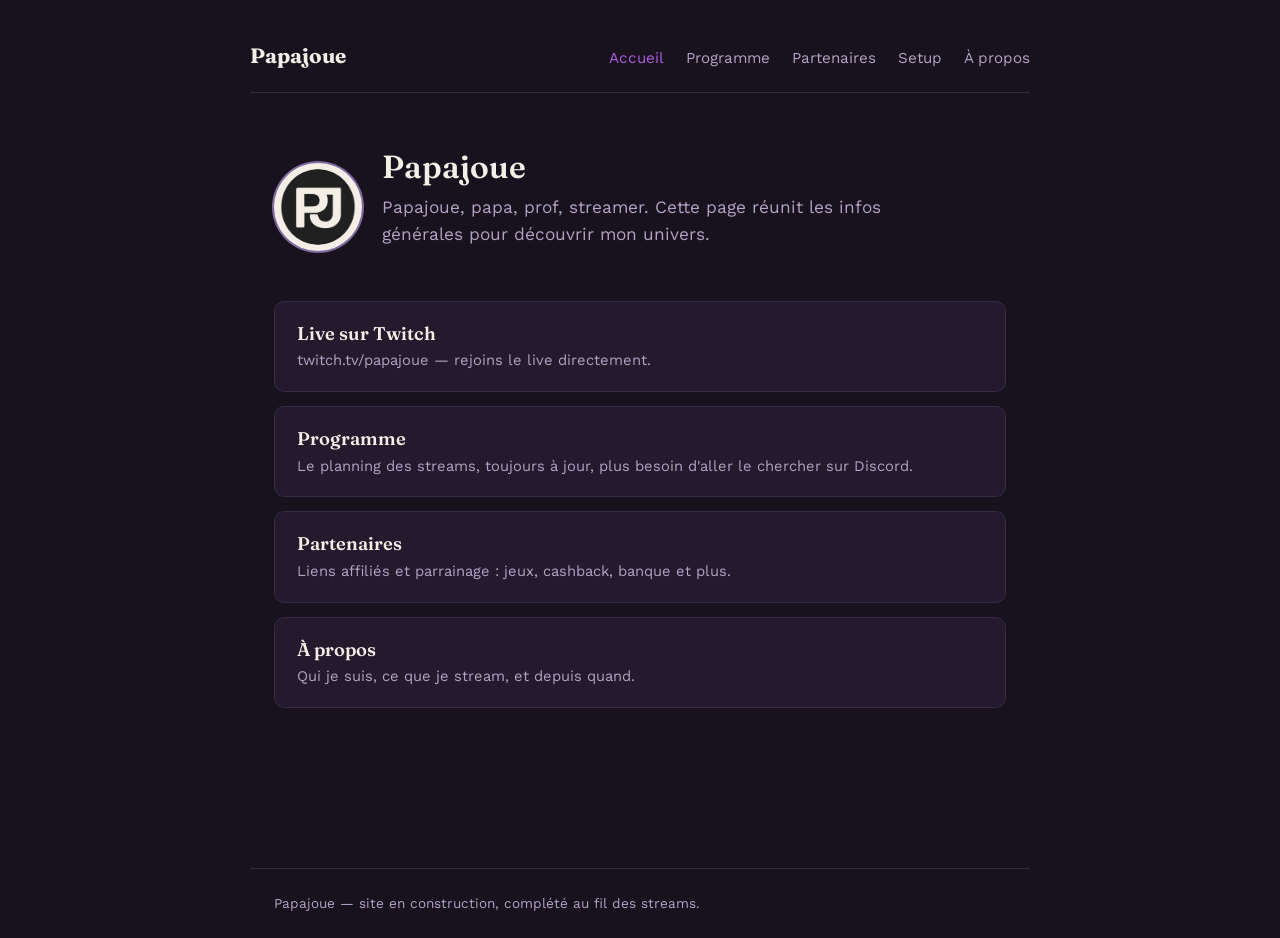
==== index.html @ b994420e "Add files via upload" ====
<!DOCTYPE html>
<html lang="fr">
<head>
<meta charset="UTF-8">
<meta name="viewport" content="width=device-width, initial-scale=1.0">
<title>Papajoue</title>
<link rel="icon" href="img/logo.png">
<link rel="stylesheet" href="style.css">
</head>
<body>

<header class="site-header">
  <div class="inner">
    <a class="brand" href="index.html">Papajoue</a>
    <nav class="site-nav">
      <a href="index.html" class="active">Accueil</a>
      <a href="programme.html">Programme</a>
      <a href="partenaires.html">Partenaires</a>
      <a href="setup.html">Setup</a>
      <a href="apropos.html">À propos</a>
    </nav>
  </div>
</header>

<main class="wrap">
  <div class="hero" style="display:flex; align-items:center; gap:20px;">
    <div style="background:var(--text); border-radius:50%; padding:6px; flex-shrink:0; display:flex; box-shadow: 0 0 0 2px var(--accent-soft);">
      <img src="img/logo.png" alt="Logo Papajoue" style="width:76px; height:76px; border-radius:50%; display:block;">
    </div>
    <div>
      <h1 style="margin-bottom:0;">Papajoue</h1>
      <p class="lede" style="margin-top:8px;">Papajoue, papa, prof, streamer. Cette page réunit les infos générales pour découvrir mon univers.</p>
    </div>
  </div>

  <div class="link-list">
    <a class="tile" href="https://www.twitch.tv/papajoue" target="_blank" rel="noopener">
      <span class="tile-title">Live sur Twitch</span>
      <span class="tile-desc">twitch.tv/papajoue — rejoins le live directement.</span>
    </a>
    <a class="tile" href="programme.html">
      <span class="tile-title">Programme</span>
      <span class="tile-desc">Le planning des streams, toujours à jour, plus besoin d'aller le chercher sur Discord.</span>
    </a>
    <a class="tile" href="partenaires.html">
      <span class="tile-title">Partenaires</span>
      <span class="tile-desc">Liens affiliés et parrainage : jeux, cashback, banque et plus.</span>
    </a>
    <a class="tile" href="apropos.html">
      <span class="tile-title">À propos</span>
      <span class="tile-desc">Qui je suis, ce que je stream, et depuis quand.</span>
    </a>
  </div>
</main>

<footer class="site-footer">
  Papajoue — site en construction, complété au fil des streams.
</footer>

</body>
</html>
---- style.css ----
@import url('https://fonts.googleapis.com/css2?family=Fraunces:opsz,wght@9..144,400;9..144,600;9..144,700&family=Work+Sans:wght@400;500;600&display=swap');

:root {
  --bg: #17121D;
  --bg-card: #231B2D;
  --bg-card-hover: #2D2338;
  --text: #F3EEE6;
  --text-muted: #B3A3C4;
  --accent: #B15CE0;
  --accent-soft: #7C6A9E;
  --border: #362A44;
  --focus: #B15CE0;
}

* { box-sizing: border-box; }

html, body {
  margin: 0;
  padding: 0;
  background: var(--bg);
  color: var(--text);
  font-family: 'Work Sans', system-ui, sans-serif;
  line-height: 1.55;
}

h1, h2, h3 {
  font-family: 'Fraunces', Georgia, serif;
  font-weight: 600;
  line-height: 1.15;
  margin: 0 0 0.4em 0;
}

a {
  color: var(--accent);
  text-decoration: none;
}

a:hover { text-decoration: underline; }

a:focus-visible, button:focus-visible {
  outline: 2px solid var(--focus);
  outline-offset: 3px;
}

.wrap {
  max-width: 780px;
  margin: 0 auto;
  padding: 0 24px 100px 24px;
}

header.site-header {
  padding: 40px 24px 0 24px;
}

header.site-header .inner {
  max-width: 780px;
  margin: 0 auto;
  display: flex;
  justify-content: space-between;
  align-items: baseline;
  flex-wrap: wrap;
  gap: 12px;
  border-bottom: 1px solid var(--border);
  padding-bottom: 20px;
}

.brand {
  font-family: 'Fraunces', serif;
  font-size: 1.3rem;
  font-weight: 700;
  color: var(--text);
}

.brand:hover { text-decoration: none; color: var(--accent); }

nav.site-nav {
  display: flex;
  gap: 22px;
  font-size: 0.95rem;
}

nav.site-nav a {
  color: var(--text-muted);
}

nav.site-nav a.active {
  color: var(--accent);
}

.hero {
  padding: 56px 0 8px 0;
  max-width: 620px;
}

.hero p.lede {
  color: var(--text-muted);
  font-size: 1.08rem;
  max-width: 56ch;
}

.section {
  margin-top: 56px;
}

.card {
  background: var(--bg-card);
  border: 1px solid var(--border);
  border-radius: 10px;
  padding: 22px 24px;
  margin-bottom: 16px;
}

.card.placeholder {
  border-style: dashed;
  color: var(--text-muted);
}

.card.placeholder strong { color: var(--text); }

.link-list {
  display: flex;
  flex-direction: column;
  gap: 14px;
  margin-top: 28px;
}

.link-list a.tile {
  display: block;
  background: var(--bg-card);
  border: 1px solid var(--border);
  border-radius: 10px;
  padding: 18px 22px;
  color: var(--text);
  transition: background 0.15s ease, border-color 0.15s ease;
}

.link-list a.tile:hover {
  background: var(--bg-card-hover);
  border-color: var(--accent-soft);
  text-decoration: none;
}

.link-list a.tile .tile-title {
  font-family: 'Fraunces', serif;
  font-weight: 600;
  font-size: 1.15rem;
  display: block;
}

.link-list a.tile .tile-desc {
  color: var(--text-muted);
  font-size: 0.92rem;
}

table.schedule {
  width: 100%;
  border-collapse: collapse;
  margin-top: 20px;
}

table.schedule th, table.schedule td {
  text-align: left;
  padding: 12px 14px;
  border-bottom: 1px solid var(--border);
}

table.schedule th {
  color: var(--text-muted);
  font-weight: 500;
  font-size: 0.88rem;
}

table.schedule td.day {
  font-family: 'Fraunces', serif;
  font-weight: 600;
}

footer.site-footer {
  max-width: 780px;
  margin: 60px auto 0 auto;
  padding: 24px;
  border-top: 1px solid var(--border);
  color: var(--text-muted);
  font-size: 0.85rem;
}
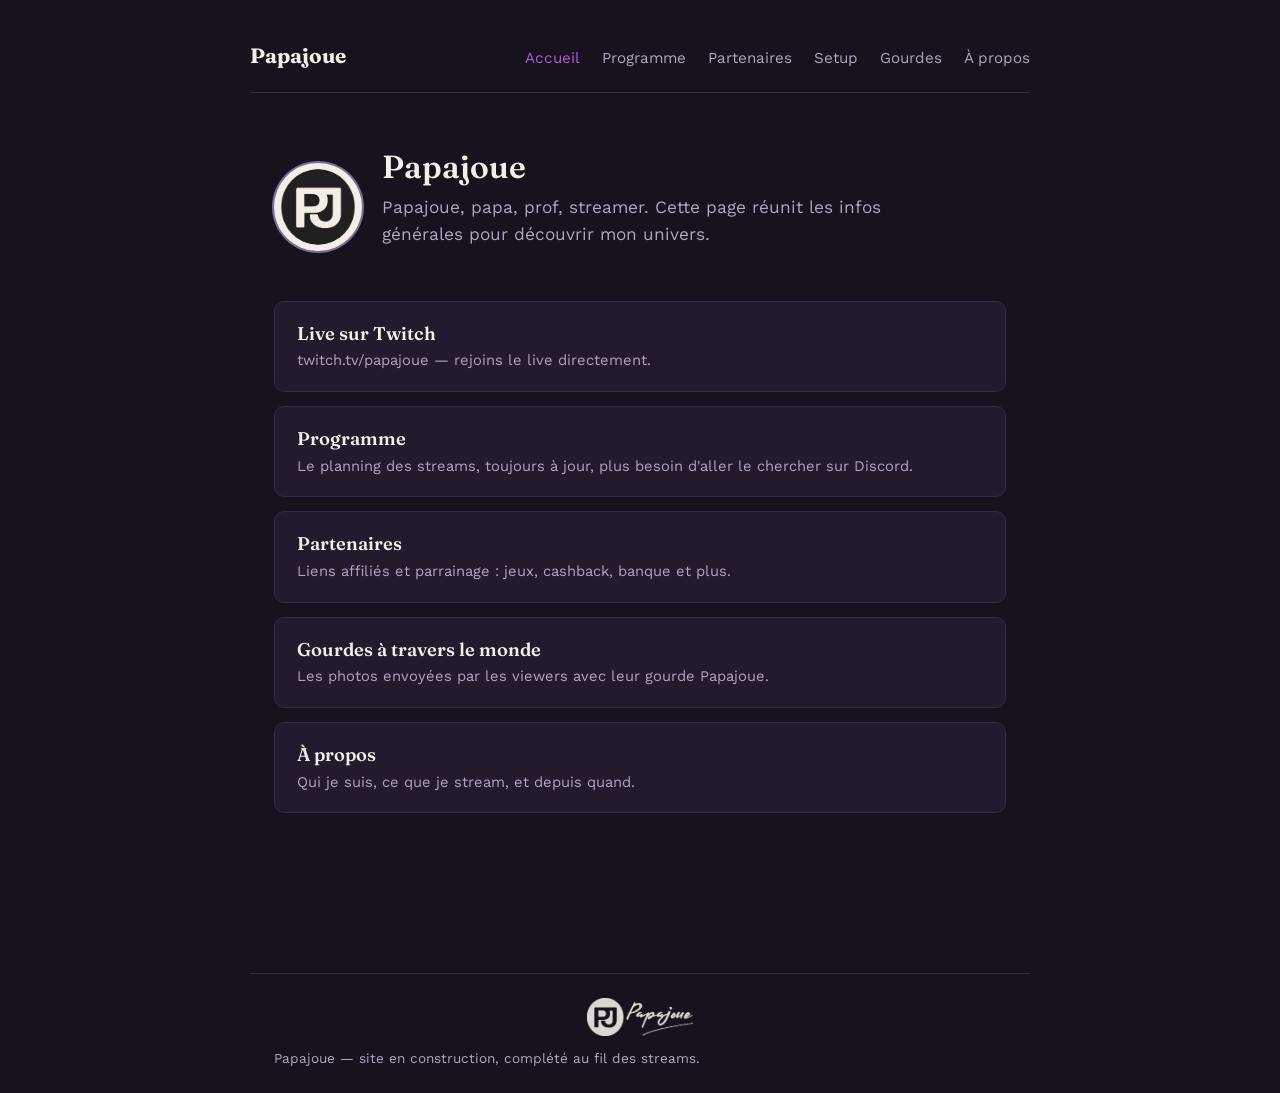
==== commit c4713f89: "Add files via upload" ====
--- a/index.html
+++ b/index.html
@@ -17,6 +17,7 @@
       <a href="programme.html">Programme</a>
       <a href="partenaires.html">Partenaires</a>
       <a href="setup.html">Setup</a>
+      <a href="gourdes.html">Gourdes</a>
       <a href="apropos.html">À propos</a>
     </nav>
   </div>
@@ -46,6 +47,10 @@
       <span class="tile-title">Partenaires</span>
       <span class="tile-desc">Liens affiliés et parrainage : jeux, cashback, banque et plus.</span>
     </a>
+    <a class="tile" href="gourdes.html">
+      <span class="tile-title">Gourdes à travers le monde</span>
+      <span class="tile-desc">Les photos envoyées par les viewers avec leur gourde Papajoue.</span>
+    </a>
     <a class="tile" href="apropos.html">
       <span class="tile-title">À propos</span>
       <span class="tile-desc">Qui je suis, ce que je stream, et depuis quand.</span>
@@ -54,6 +59,7 @@
 </main>
 
 <footer class="site-footer">
+  <img src="img/logo-complet-light.png" alt="Signature Papajoue" style="height:38px; width:auto; display:block; margin:0 auto 12px auto; opacity:0.9;">
   Papajoue — site en construction, complété au fil des streams.
 </footer>
 
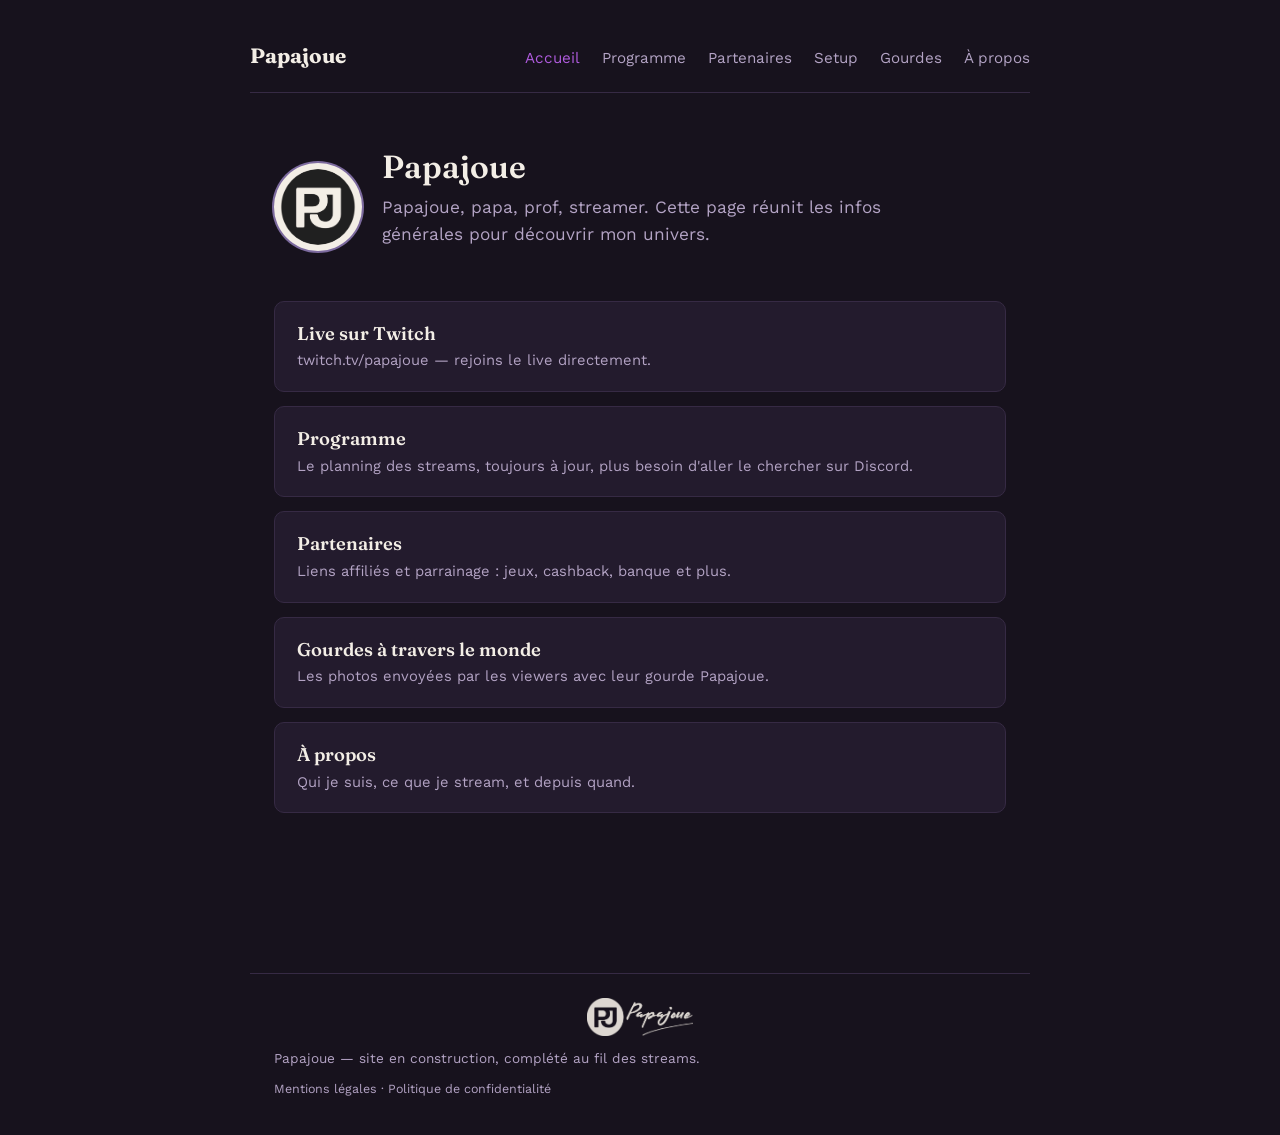
==== commit 8fdcca0a: "Add files via upload" ====
--- a/index.html
+++ b/index.html
@@ -61,6 +61,9 @@
 <footer class="site-footer">
   <img src="img/logo-complet-light.png" alt="Signature Papajoue" style="height:38px; width:auto; display:block; margin:0 auto 12px auto; opacity:0.9;">
   Papajoue — site en construction, complété au fil des streams.
+  <p style="margin-top:10px; font-size:0.78rem;">
+    <a href="mentions-legales.html" style="color:var(--text-muted);">Mentions légales</a> · <a href="politique-confidentialite.html" style="color:var(--text-muted);">Politique de confidentialité</a>
+  </p>
 </footer>
 
 </body>
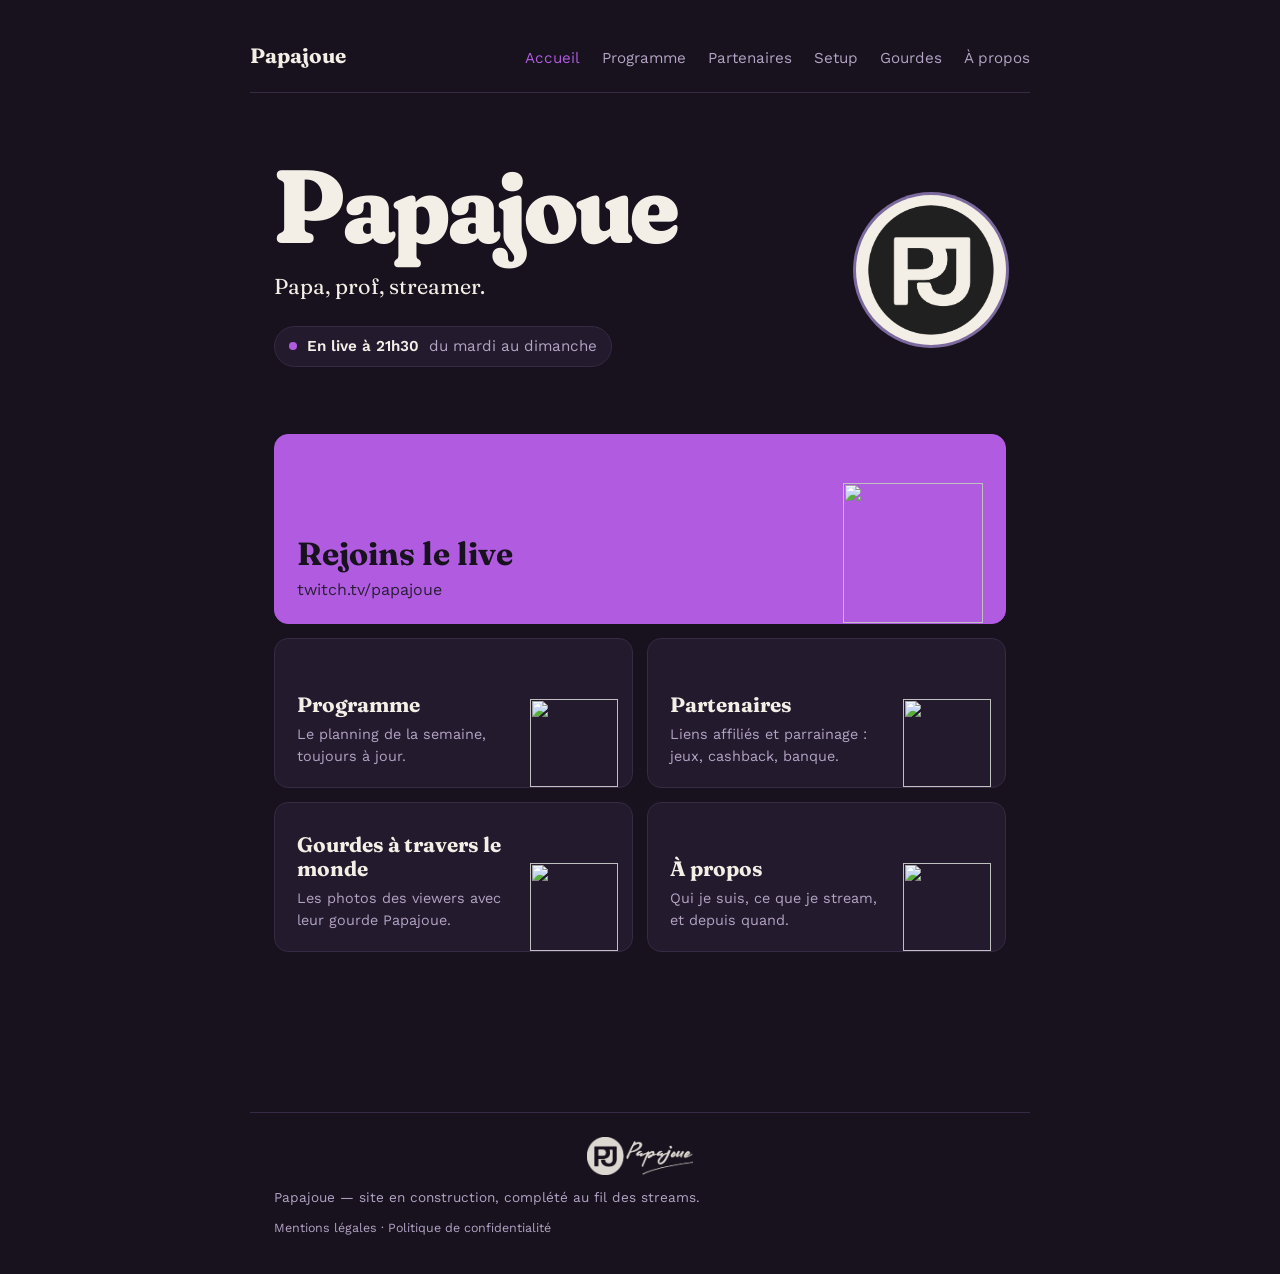
==== commit c298728f: "Add files via upload" ====
--- a/index.html
+++ b/index.html
@@ -5,6 +5,15 @@
 <meta name="viewport" content="width=device-width, initial-scale=1.0">
 <title>Papajoue</title>
 <link rel="icon" href="img/logo.png">
+<script>
+  // Animation d'arrivée : seulement à la première visite de l'accueil pendant la session
+  try {
+    if (!sessionStorage.getItem('papajoue-intro')) {
+      document.documentElement.classList.add('intro');
+      sessionStorage.setItem('papajoue-intro', '1');
+    }
+  } catch (e) {}
+</script>
 <link rel="stylesheet" href="style.css">
 </head>
 <body>
@@ -24,38 +33,48 @@
 </header>
 
 <main class="wrap">
-  <div class="hero" style="display:flex; align-items:center; gap:20px;">
-    <div style="background:var(--text); border-radius:50%; padding:6px; flex-shrink:0; display:flex; box-shadow: 0 0 0 2px var(--accent-soft);">
-      <img src="img/logo.png" alt="Logo Papajoue" style="width:76px; height:76px; border-radius:50%; display:block;">
+  <section class="home-hero">
+    <div>
+      <h1 class="home-title">Papajoue</h1>
+      <p class="home-roles">Papa, prof, streamer.</p>
+      <p class="home-live">
+        <span class="dot" aria-hidden="true"></span>
+        <strong>En live à 21h30</strong>
+        <span>du mardi au dimanche</span>
+      </p>
     </div>
-    <div>
-      <h1 style="margin-bottom:0;">Papajoue</h1>
-      <p class="lede" style="margin-top:8px;">Papajoue, papa, prof, streamer. Cette page réunit les infos générales pour découvrir mon univers.</p>
+    <div class="home-logo">
+      <img src="img/logo.png" alt="Logo Papajoue">
     </div>
-  </div>
+  </section>
 
-  <div class="link-list">
-    <a class="tile" href="https://www.twitch.tv/papajoue" target="_blank" rel="noopener">
-      <span class="tile-title">Live sur Twitch</span>
-      <span class="tile-desc">twitch.tv/papajoue — rejoins le live directement.</span>
+  <nav class="home-grid" aria-label="Rubriques du site">
+    <a class="tile tile-live" href="https://www.twitch.tv/papajoue" target="_blank" rel="noopener">
+      <span class="tile-title">Rejoins le live</span>
+      <span class="tile-desc">twitch.tv/papajoue</span>
+      <img class="tile-emote" src="img/emotes/mini/hype.webp" alt="" width="140" height="140">
     </a>
     <a class="tile" href="programme.html">
       <span class="tile-title">Programme</span>
-      <span class="tile-desc">Le planning des streams, toujours à jour, plus besoin d'aller le chercher sur Discord.</span>
+      <span class="tile-desc">Le planning de la semaine, toujours à jour.</span>
+      <img class="tile-emote" src="img/emotes/mini/yo.webp" alt="" width="88" height="88">
     </a>
     <a class="tile" href="partenaires.html">
       <span class="tile-title">Partenaires</span>
-      <span class="tile-desc">Liens affiliés et parrainage : jeux, cashback, banque et plus.</span>
+      <span class="tile-desc">Liens affiliés et parrainage : jeux, cashback, banque.</span>
+      <img class="tile-emote" src="img/emotes/mini/stonks.webp" alt="" width="88" height="88">
     </a>
     <a class="tile" href="gourdes.html">
       <span class="tile-title">Gourdes à travers le monde</span>
-      <span class="tile-desc">Les photos envoyées par les viewers avec leur gourde Papajoue.</span>
+      <span class="tile-desc">Les photos des viewers avec leur gourde Papajoue.</span>
+      <img class="tile-emote" src="img/emotes/mini/party.webp" alt="" width="88" height="88">
     </a>
     <a class="tile" href="apropos.html">
       <span class="tile-title">À propos</span>
       <span class="tile-desc">Qui je suis, ce que je stream, et depuis quand.</span>
+      <img class="tile-emote" src="img/emotes/mini/prof.webp" alt="" width="88" height="88">
     </a>
-  </div>
+  </nav>
 </main>
 
 <footer class="site-footer">
--- a/style.css
+++ b/style.css
@@ -1,4 +1,4 @@
-@import url('https://fonts.googleapis.com/css2?family=Fraunces:opsz,wght@9..144,400;9..144,600;9..144,700&family=Work+Sans:wght@400;500;600&display=swap');
+@import url('https://fonts.googleapis.com/css2?family=Fraunces:opsz,wght,SOFT,WONK@9..144,400..800,0..100,0..1&family=Work+Sans:wght@400;500;600&display=swap');
 
 :root {
   --bg: #17121D;
@@ -10,6 +10,10 @@
   --accent-soft: #7C6A9E;
   --border: #362A44;
   --focus: #B15CE0;
+
+  /* Courbes d'animation (Emil Kowalski) */
+  --ease-out: cubic-bezier(0.23, 1, 0.32, 1);
+  --ease-in-out: cubic-bezier(0.77, 0, 0.175, 1);
 }
 
 * { box-sizing: border-box; }
@@ -75,7 +79,8 @@
 
 nav.site-nav {
   display: flex;
-  gap: 22px;
+  flex-wrap: wrap;
+  gap: 8px 22px;
   font-size: 0.95rem;
 }
 
@@ -131,8 +136,11 @@
   border-radius: 10px;
   padding: 18px 22px;
   color: var(--text);
-  transition: background 0.15s ease, border-color 0.15s ease;
-}
+  transition: background 150ms ease, border-color 150ms ease, transform 160ms var(--ease-out);
+}
+
+/* Retour tactile au clic */
+.link-list a.tile:active { transform: scale(0.97); }
 
 .link-list a.tile:hover {
   background: var(--bg-card-hover);
@@ -183,3 +191,220 @@
   color: var(--text-muted);
   font-size: 0.85rem;
 }
+
+/* =========================================================
+   Transitions entre pages (toutes les pages)
+   Chrome, Edge, Safari récents. Ailleurs : changement normal.
+   ========================================================= */
+@view-transition { navigation: auto; }
+
+header.site-header { view-transition-name: site-header; }
+
+::view-transition-old(root),
+::view-transition-new(root) {
+  animation-duration: 200ms;
+  animation-timing-function: var(--ease-out);
+}
+
+/* =========================================================
+   Page d'accueil
+   ========================================================= */
+.home-hero {
+  display: grid;
+  grid-template-columns: 1fr auto;
+  align-items: center;
+  gap: 28px;
+  padding: 64px 0 12px 0;
+}
+
+.home-title {
+  font-size: clamp(3.4rem, 13vw, 6.5rem);
+  font-weight: 800;
+  font-variation-settings: "SOFT" 100, "WONK" 1;
+  letter-spacing: -0.02em;
+  line-height: 0.95;
+  margin: 0;
+}
+
+.home-roles {
+  font-family: 'Fraunces', Georgia, serif;
+  font-size: 1.35rem;
+  font-style: normal;
+  color: var(--text);
+  margin: 14px 0 0 0;
+}
+
+.home-live {
+  display: inline-flex;
+  flex-wrap: wrap;
+  align-items: center;
+  gap: 4px 10px;
+  margin-top: 22px;
+  padding: 8px 14px;
+  border: 1px solid var(--border);
+  border-radius: 999px;
+  background: var(--bg-card);
+  font-size: 0.95rem;
+}
+
+.home-live strong { color: var(--text); font-weight: 600; white-space: nowrap; }
+.home-live span { white-space: nowrap; }
+.home-live span { color: var(--text-muted); }
+
+.home-live .dot {
+  width: 8px;
+  height: 8px;
+  border-radius: 50%;
+  background: var(--accent);
+  flex-shrink: 0;
+}
+
+.home-logo {
+  width: 150px;
+  height: 150px;
+  border-radius: 50%;
+  background: var(--text);
+  padding: 10px;
+  box-shadow: 0 0 0 3px var(--accent-soft);
+}
+
+.home-logo img {
+  width: 100%;
+  height: 100%;
+  display: block;
+  border-radius: 50%;
+}
+
+.home-grid {
+  display: grid;
+  grid-template-columns: 1fr 1fr;
+  gap: 14px;
+  margin-top: 40px;
+}
+
+.home-grid a.tile {
+  position: relative;
+  display: flex;
+  flex-direction: column;
+  justify-content: flex-end;
+  min-height: 150px;
+  padding: 20px 110px 20px 22px;
+  background: var(--bg-card);
+  border: 1px solid var(--border);
+  border-radius: 14px;
+  color: var(--text);
+  overflow: hidden;
+  transition: background 150ms ease, border-color 150ms ease, transform 160ms var(--ease-out);
+}
+
+.home-grid a.tile:hover { text-decoration: none; }
+.home-grid a.tile:active { transform: scale(0.97); }
+
+.home-grid .tile-title {
+  font-family: 'Fraunces', serif;
+  font-weight: 700;
+  font-size: 1.3rem;
+  line-height: 1.15;
+}
+
+.home-grid .tile-desc {
+  color: var(--text-muted);
+  font-size: 0.9rem;
+  margin-top: 6px;
+}
+
+.home-grid .tile-emote {
+  position: absolute;
+  right: 14px;
+  bottom: 0;
+  width: 88px;
+  height: 88px;
+  transition: transform 200ms var(--ease-out);
+}
+
+/* La tuile Twitch : pleine largeur, mise en avant */
+.home-grid a.tile.tile-live {
+  grid-column: 1 / -1;
+  min-height: 190px;
+  padding-right: 170px;
+  background: var(--accent);
+  border-color: var(--accent);
+  color: #17121D;
+}
+
+.home-grid a.tile.tile-live .tile-title { font-size: 2rem; }
+.home-grid a.tile.tile-live .tile-desc { color: #2A1D36; font-size: 1rem; }
+.home-grid a.tile.tile-live .tile-emote { width: 140px; height: 140px; right: 22px; bottom: 0; }
+
+/* Survol : uniquement avec une souris (pas de faux survol au toucher) */
+@media (hover: hover) and (pointer: fine) {
+  .home-grid a.tile:hover {
+    background: var(--bg-card-hover);
+    border-color: var(--accent-soft);
+  }
+  .home-grid a.tile.tile-live:hover {
+    background: #BD72E6;
+    border-color: #BD72E6;
+  }
+  .home-grid a.tile:hover .tile-emote {
+    transform: translateY(-6px) rotate(-6deg);
+  }
+}
+
+/* Entrée de la page : une seule fois par visite */
+@keyframes home-rise {
+  from { opacity: 0; transform: translateY(14px); }
+  to   { opacity: 1; transform: translateY(0); }
+}
+@keyframes home-pop {
+  from { opacity: 0; transform: scale(0.94); }
+  to   { opacity: 1; transform: scale(1); }
+}
+
+.intro .home-title,
+.intro .home-roles,
+.intro .home-live,
+.intro .home-grid a.tile {
+  animation: home-rise 520ms var(--ease-out) both;
+}
+.intro .home-logo { animation: home-pop 520ms var(--ease-out) both; }
+
+.intro .home-roles { animation-delay: 60ms; }
+.intro .home-live  { animation-delay: 120ms; }
+.intro .home-logo  { animation-delay: 80ms; }
+.intro .home-grid a.tile:nth-child(1) { animation-delay: 200ms; }
+.intro .home-grid a.tile:nth-child(2) { animation-delay: 250ms; }
+.intro .home-grid a.tile:nth-child(3) { animation-delay: 300ms; }
+.intro .home-grid a.tile:nth-child(4) { animation-delay: 350ms; }
+.intro .home-grid a.tile:nth-child(5) { animation-delay: 400ms; }
+
+/* Mobile */
+@media (max-width: 640px) {
+  .home-hero {
+    grid-template-columns: 1fr;
+    padding-top: 40px;
+  }
+  nav.site-nav { gap: 6px 16px; }
+  .home-live { border-radius: 16px; }
+  .home-logo { width: 96px; height: 96px; padding: 6px; order: -1; }
+  .home-grid { grid-template-columns: 1fr; }
+  .home-grid a.tile { min-height: 120px; padding-right: 96px; }
+  .home-grid .tile-emote { width: 72px; height: 72px; }
+  .home-grid a.tile.tile-live { min-height: 160px; padding-right: 116px; }
+  .home-grid a.tile.tile-live .tile-title { font-size: 1.7rem; }
+  .home-grid a.tile.tile-live .tile-emote { width: 96px; height: 96px; right: 12px; }
+}
+
+@keyframes home-fade { from { opacity: 0; } to { opacity: 1; } }
+
+/* Réduire les animations : on garde les fondus, on supprime les mouvements */
+@media (prefers-reduced-motion: reduce) {
+  .intro .home-title,
+  .intro .home-roles,
+  .intro .home-live,
+  .intro .home-logo,
+  .intro .home-grid a.tile { animation-name: home-fade; animation-duration: 300ms; }
+  .link-list a.tile:active,
+  .home-grid a.tile:active { transform: none; }
+  .home-grid a.tile:hover .tile-emote { transform: none; }
+}
